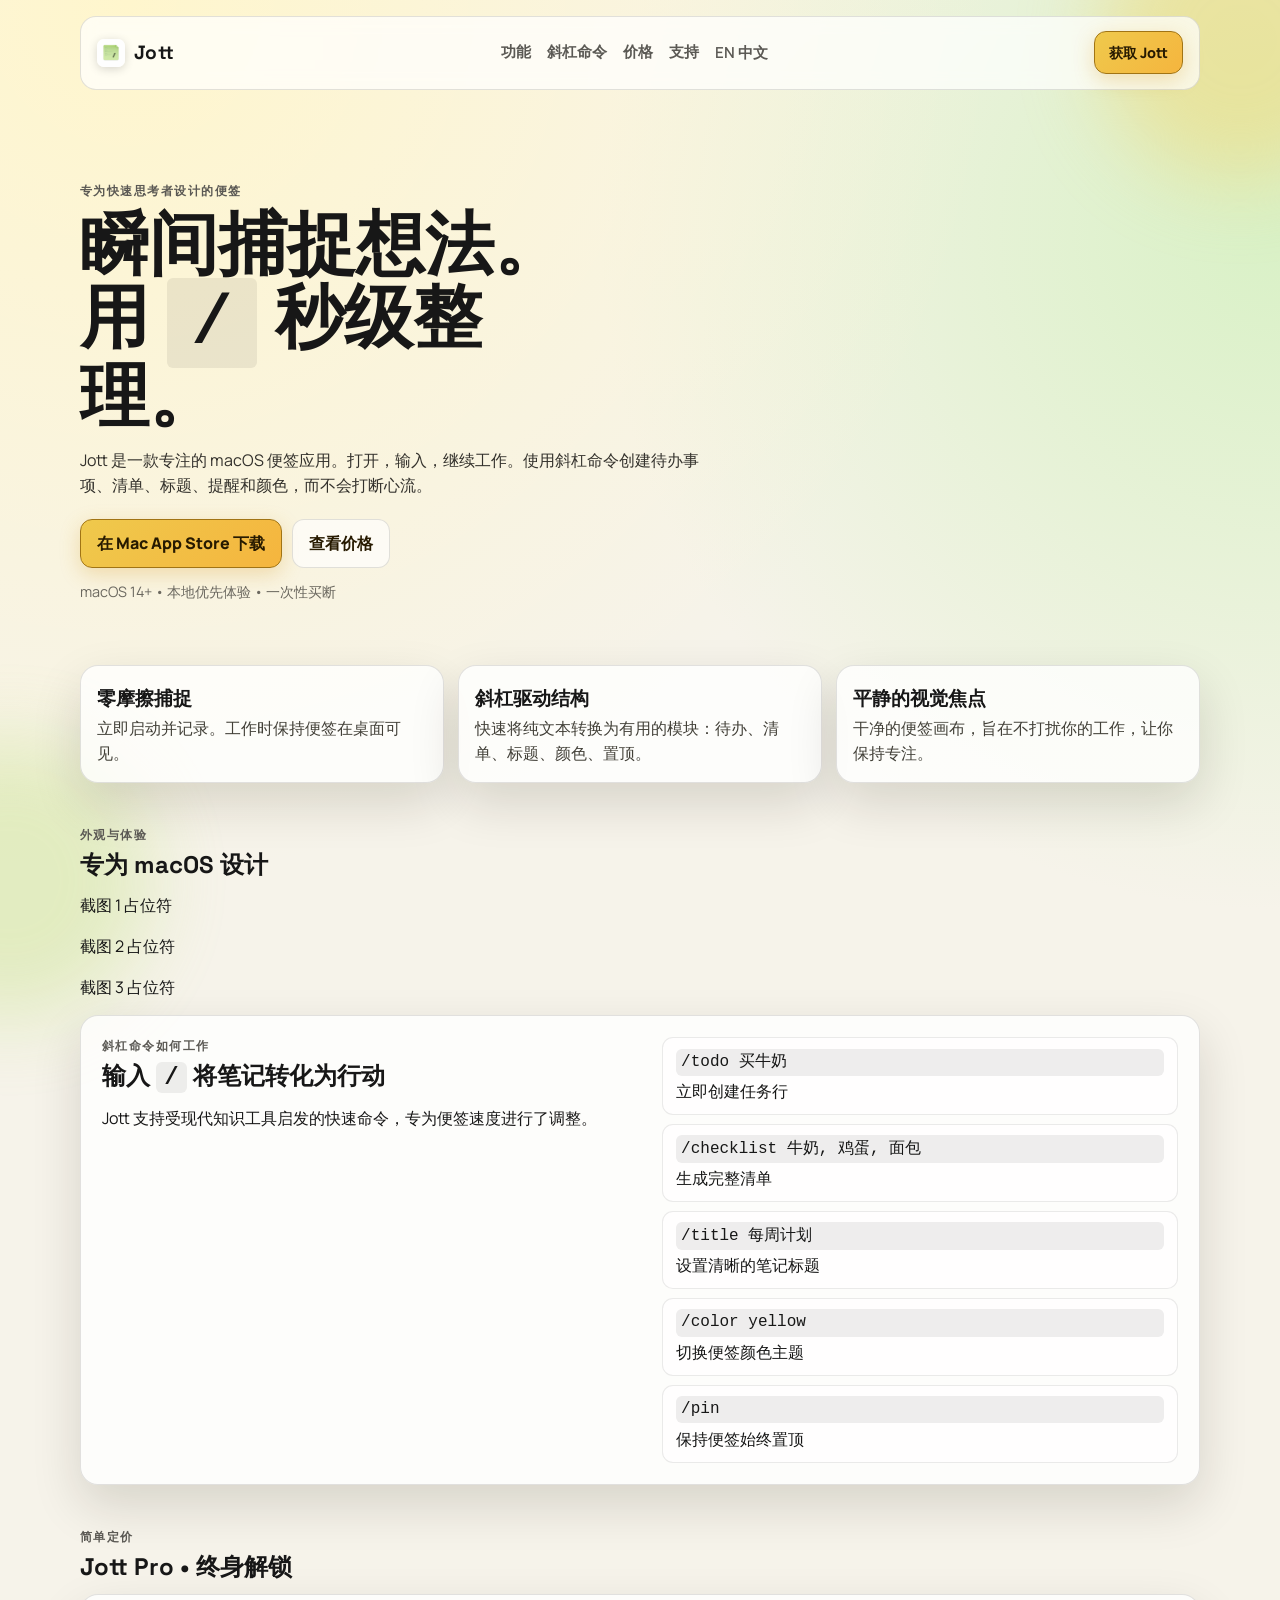
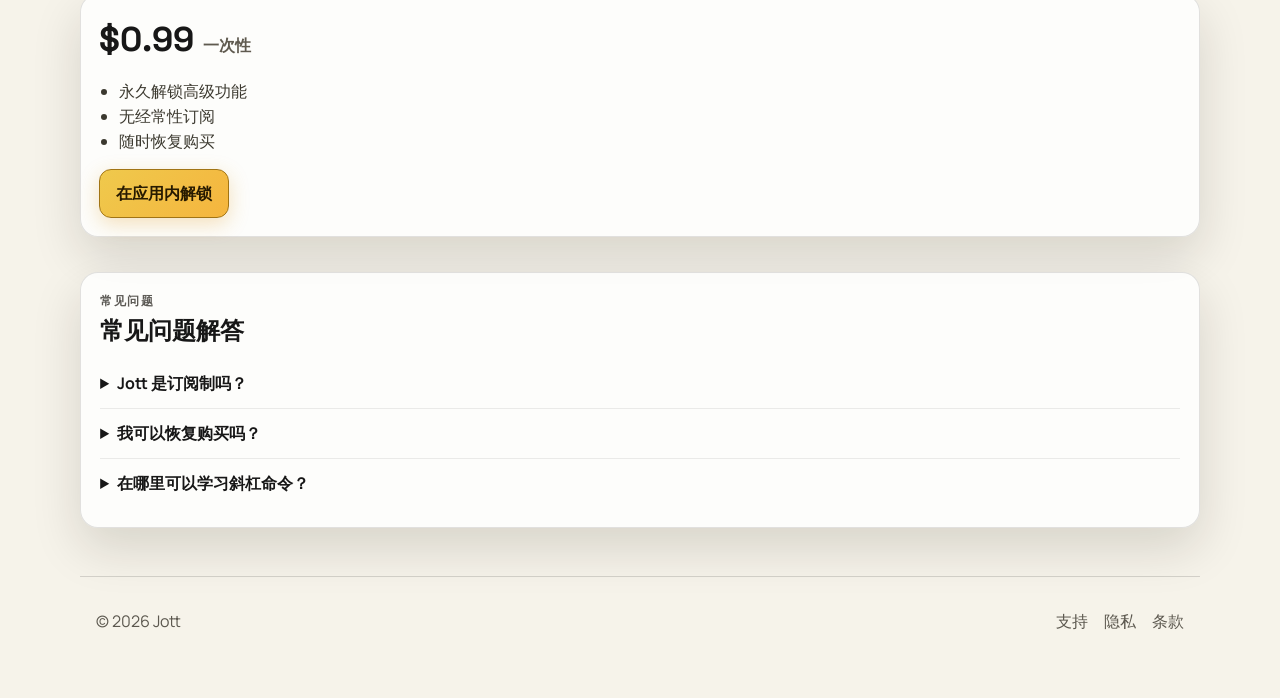
==== website/index-zh.html @ 597314b0 "added Gumroad" ====
<!doctype html>
<html lang="zh-CN">

<head>
  <meta charset="UTF-8" />
  <meta name="viewport" content="width=device-width, initial-scale=1.0" />
  <title>Jott - 快速思考者的便签工具</title>
  <meta name="description"
    content="Jott 帮助你在 macOS 上瞬间捕捉想法，拥有整洁的便签界面、斜杠命令和一次性买断制。" />
  <meta property="og:title" content="Jott - 快速思考者的便签工具" />
  <meta property="og:description"
    content="通过斜杠命令瞬间捕捉想法，快速便签，以及无干扰的桌面工作流。" />
  <meta property="og:type" content="website" />
  <meta property="og:url" content="https://jott.app/index-zh.html" />
  <meta property="og:image" content="https://jott.app/jott-logo.png" />
  <meta name="theme-color" content="#f5df77" />
  <link rel="icon" type="image/png" href="./jott-logo.png" />
  <link rel="preconnect" href="https://fonts.googleapis.com" />
  <link rel="preconnect" href="https://fonts.gstatic.com" crossorigin />
  <link
    href="https://fonts.googleapis.com/css2?family=Manrope:wght@400;500;600;700;800&family=Space+Grotesk:wght@500;700&display=swap"
    rel="stylesheet" />
  <link rel="stylesheet" href="./styles.css" />
</head>

<body>
  <div class="bg-orb bg-orb-a" aria-hidden="true"></div>
  <div class="bg-orb bg-orb-b" aria-hidden="true"></div>

  <header class="site-header">
    <a class="brand" href="./index-zh.html" aria-label="Jott 首页">
      <img class="brand-logo" src="./jott-logo.png" alt="Jott logo" />
      <span>Jott</span>
    </a>
    <nav class="nav">
      <a href="#features">功能</a>
      <a href="#slash">斜杠命令</a>
      <a href="#pricing">价格</a>
      <a href="./support-zh.html">支持</a>
      <div class="lang-switch">
        <a href="./index.html">EN</a>
        <a href="./index-zh.html" class="active">中文</a>
      </div>
    </nav>
    <a class="btn btn-small" href="#download">获取 Jott</a>
  </header>

  <main>
    <section class="hero reveal">
      <p class="eyebrow">专为快速思考者设计的便签</p>
      <h1>瞬间捕捉想法。<br />用 <code>/</code> 秒级整理。</h1>
      <p class="hero-copy">
        Jott 是一款专注的 macOS 便签应用。打开，输入，继续工作。使用斜杠命令创建待办事项、清单、标题、提醒和颜色，而不会打断心流。
      </p>
      <div class="hero-actions" id="download">
        <a class="btn" href="#" aria-label="Download on Mac App Store">在 Mac App Store 下载</a>
        <a class="btn btn-ghost" href="#pricing">查看价格</a>
      </div>
      <p class="micro">macOS 14+ • 本地优先体验 • 一次性买断</p>
    </section>

    <section class="grid-three reveal" id="features">
      <article class="feature-card">
        <h3>零摩擦捕捉</h3>
        <p>立即启动并记录。工作时保持便签在桌面可见。</p>
      </article>
      <article class="feature-card">
        <h3>斜杠驱动结构</h3>
        <p>快速将纯文本转换为有用的模块：待办、清单、标题、颜色、置顶。</p>
      </article>
      <article class="feature-card">
        <h3>平静的视觉焦点</h3>
        <p>干净的便签画布，旨在不打扰你的工作，让你保持专注。</p>
      </article>
    </section>

    <section class="screenshots reveal" id="screenshots">
      <p class="eyebrow">外观与体验</p>
      <h2>专为 macOS 设计</h2>
      <div class="screenshots-grid">
        <div class="screenshot-item">
          <p>截图 1 占位符</p>
          <!-- <img src="./screenshot1.png" alt="Jott 主窗口" class="screenshot-img" /> -->
        </div>
        <div class="screenshot-item">
          <p>截图 2 占位符</p>
          <!-- <img src="./screenshot2.png" alt="斜杠命令菜单" class="screenshot-img" /> -->
        </div>
        <div class="screenshot-item">
          <p>截图 3 占位符</p>
          <!-- <img src="./screenshot3.png" alt="深色模式" class="screenshot-img" /> -->
        </div>
      </div>
    </section>

    <section class="slash reveal" id="slash">
      <div>
        <p class="eyebrow">斜杠命令如何工作</p>
        <h2>输入 <code>/</code> 将笔记转化为行动</h2>
        <p>
          Jott 支持受现代知识工具启发的快速命令，专为便签速度进行了调整。
        </p>
      </div>
      <div class="command-list" role="list" aria-label="斜杠命令示例">
        <p role="listitem"><code>/todo 买牛奶</code><span>立即创建任务行</span></p>
        <p role="listitem"><code>/checklist 牛奶, 鸡蛋, 面包</code><span>生成完整清单</span></p>
        <p role="listitem"><code>/title 每周计划</code><span>设置清晰的笔记标题</span></p>
        <p role="listitem"><code>/color yellow</code><span>切换便签颜色主题</span></p>
        <p role="listitem"><code>/pin</code><span>保持便签始终置顶</span></p>
      </div>
    </section>

    <section class="pricing reveal" id="pricing">
      <p class="eyebrow">简单定价</p>
      <h2>Jott Pro • 终身解锁</h2>
      <div class="price-box">
        <p class="price">$0.99 <span>一次性</span></p>
        <ul>
          <li>永久解锁高级功能</li>
          <li>无经常性订阅</li>
          <li>随时恢复购买</li>
        </ul>
        <a class="btn" href="#download">在应用内解锁</a>
      </div>
    </section>

    <section class="faq reveal">
      <p class="eyebrow">常见问题</p>
      <h2>常见问题解答</h2>
      <details>
        <summary>Jott 是订阅制吗？</summary>
        <p>不是。Jott Pro 是一次性终身购买。</p>
      </details>
      <details>
        <summary>我可以恢复购买吗？</summary>
        <p>可以。使用应用内的“恢复购买”操作来同步你的权益。</p>
      </details>
      <details>
        <summary>在哪里可以学习斜杠命令？</summary>
        <p>在应用内：帮助 → 斜杠命令指南，或者参考上面的示例。</p>
      </details>
    </section>
  </main>

  <footer class="site-footer">
    <p>© <span id="year"></span> Jott</p>
    <div>
      <a href="./support-zh.html">支持</a>
      <a href="./privacy-zh.html">隐私</a>
      <a href="./terms-zh.html">条款</a>
    </div>
  </footer>

  <script src="./script.js"></script>
</body>

</html>
---- website/styles.css ----
:root {
  --bg: #f6f3ea;
  --ink: #171717;
  --muted: #5b5954;
  --card: rgba(255, 255, 255, 0.78);
  --line: rgba(23, 23, 23, 0.12);
  --accent: #efc94c;
  --accent-strong: #d6971e;
  --accent-2: #b8dd6a;
  --shadow: 0 20px 50px rgba(27, 21, 4, 0.14);
}

* {
  box-sizing: border-box;
}

html,
body {
  margin: 0;
  padding: 0;
}

body {
  min-height: 100vh;
  color: var(--ink);
  background: radial-gradient(circle at 10% 0%, #fff6cd 0%, transparent 34%),
    radial-gradient(circle at 100% 10%, #d9f1c6 0%, transparent 28%), var(--bg);
  font-family: "Manrope", "Avenir Next", "Helvetica Neue", sans-serif;
  line-height: 1.55;
}

a {
  color: inherit;
  text-decoration: none;
}

main {
  width: min(1120px, calc(100vw - 2rem));
  margin: 0 auto;
}

.bg-orb {
  position: fixed;
  width: 280px;
  height: 280px;
  border-radius: 50%;
  z-index: -1;
  filter: blur(40px);
}

.bg-orb-a {
  background: #f0d66f;
  top: -100px;
  right: -100px;
  opacity: 0.5;
}

.bg-orb-b {
  background: #b8dd6a;
  left: -130px;
  bottom: -120px;
  opacity: 0.32;
}

.site-header {
  width: min(1120px, calc(100vw - 2rem));
  margin: 1rem auto;
  padding: 0.9rem 1rem;
  border: 1px solid var(--line);
  border-radius: 16px;
  background: rgba(255, 255, 255, 0.72);
  backdrop-filter: blur(8px);
  display: flex;
  align-items: center;
  justify-content: space-between;
  gap: 1rem;
  position: sticky;
  top: 10px;
  z-index: 20;
}

.brand {
  display: inline-flex;
  align-items: center;
  gap: 0.55rem;
  font-family: "Space Grotesk", "Manrope", sans-serif;
  font-size: 1.2rem;
  letter-spacing: 0.02em;
  font-weight: 700;
}

.brand-logo {
  width: 28px;
  height: 28px;
  object-fit: contain;
  border-radius: 7px;
  box-shadow: 0 2px 10px rgba(0, 0, 0, 0.16);
}

.nav {
  display: flex;
  gap: 1rem;
}

.nav a {
  color: var(--muted);
  font-weight: 600;
  font-size: 0.95rem;
}

.nav a:hover {
  color: var(--ink);
}

.btn {
  display: inline-flex;
  align-items: center;
  justify-content: center;
  border: 1px solid #a17414;
  background: linear-gradient(135deg, var(--accent), #f5b53e);
  color: #271a00;
  padding: 0.7rem 1rem;
  border-radius: 12px;
  font-weight: 800;
  transition: transform 0.2s ease, box-shadow 0.2s ease;
  box-shadow: 0 6px 20px rgba(214, 151, 30, 0.28);
}

.btn:hover {
  transform: translateY(-2px);
}

.btn-small {
  font-size: 0.9rem;
  padding: 0.58rem 0.88rem;
}

.btn-ghost {
  border: 1px solid var(--line);
  background: rgba(255, 255, 255, 0.65);
  box-shadow: none;
}

.hero {
  padding: 4.8rem 0 3rem;
}

.eyebrow {
  margin: 0;
  color: var(--muted);
  text-transform: uppercase;
  letter-spacing: 0.12em;
  font-weight: 800;
  font-size: 0.76rem;
}

h1,
h2,
h3 {
  font-family: "Space Grotesk", "Manrope", sans-serif;
  line-height: 1.05;
  margin: 0.45rem 0 0.95rem;
}

h1 {
  font-size: clamp(2.1rem, 5.4vw, 4.4rem);
  max-width: 11ch;
}

.hero-copy {
  max-width: 62ch;
  color: #33312c;
  margin-bottom: 1.3rem;
}

.hero-actions {
  display: flex;
  gap: 0.65rem;
  flex-wrap: wrap;
}

.micro {
  color: #6b685f;
  font-size: 0.9rem;
  margin-top: 0.8rem;
}

.grid-three {
  display: grid;
  grid-template-columns: repeat(3, 1fr);
  gap: 0.85rem;
  margin-bottom: 2.7rem;
}

.feature-card,
.price-box,
.slash,
.faq,
.page-shell {
  border: 1px solid var(--line);
  background: var(--card);
  border-radius: 18px;
  box-shadow: var(--shadow);
}

.feature-card {
  padding: 1rem;
}

.feature-card h3 {
  font-size: 1.18rem;
  margin-bottom: 0.42rem;
}

.feature-card p {
  margin: 0;
  color: #424038;
}

.slash {
  margin: 1rem 0 2.7rem;
  padding: 1.3rem;
  display: grid;
  gap: 1.1rem;
  grid-template-columns: 1.05fr 1fr;
}

.command-list p {
  margin: 0;
  display: flex;
  flex-direction: column;
  gap: 0.2rem;
  padding: 0.65rem 0.8rem;
  border-radius: 11px;
  border: 1px solid rgba(23, 23, 23, 0.09);
  background: rgba(255, 255, 255, 0.65);
}

.command-list {
  display: grid;
  gap: 0.55rem;
}

code {
  font-family: ui-monospace, SFMono-Regular, Menlo, Monaco, Consolas, "Liberation Mono", "Courier New", monospace;
  background: rgba(23, 23, 23, 0.07);
  border-radius: 6px;
  padding: 0.08em 0.35em;
}

.pricing {
  margin: 1rem 0 2.2rem;
}

.price-box {
  padding: 1.1rem;
}

.price {
  margin: 0;
  font-family: "Space Grotesk", "Manrope", sans-serif;
  font-size: 2.15rem;
  font-weight: 700;
}

.price span {
  font-size: 1rem;
  color: #5f5a4f;
}

.price-box ul {
  margin: 0.8rem 0 1rem;
  padding-left: 1.25rem;
  color: #3b392f;
}

.faq {
  padding: 1.2rem;
  margin-bottom: 3rem;
}

details {
  border-top: 1px solid rgba(23, 23, 23, 0.08);
  padding: 0.76rem 0;
}

details:first-of-type {
  border-top: none;
}

summary {
  cursor: pointer;
  font-weight: 700;
}

details p {
  color: #4a483f;
  margin: 0.45rem 0 0;
}

.site-footer {
  width: min(1120px, calc(100vw - 2rem));
  margin: 0 auto 2rem;
  padding: 1rem;
  border-top: 1px solid rgba(23, 23, 23, 0.15);
  display: flex;
  gap: 1rem;
  align-items: center;
  justify-content: space-between;
  color: #5c584f;
}

.site-footer div {
  display: flex;
  gap: 1rem;
}

.page-shell {
  width: min(880px, calc(100vw - 2rem));
  margin: 4rem auto 3rem;
  padding: 2rem;
}

.page-shell h1 {
  font-size: clamp(1.8rem, 4vw, 3rem);
  max-width: none;
}

.page-shell p,
.page-shell li {
  color: #3f3d35;
}

.page-shell ul {
  padding-left: 1.2rem;
}

.reveal {
  opacity: 0;
  transform: translateY(24px);
  transition: opacity 0.55s ease, transform 0.55s ease;
}

.reveal.visible {
  opacity: 1;
  transform: translateY(0);
}

@media (max-width: 860px) {
  .nav {
    display: none;
  }

  .grid-three {
    grid-template-columns: 1fr;
  }

  .slash {
    grid-template-columns: 1fr;
  }

  .site-footer {
    flex-direction: column;
    align-items: flex-start;
  }
}

@media (max-width: 640px) {
  .site-header {
    position: static;
  }

  .hero {
    padding-top: 2.4rem;
  }

  .page-shell {
    padding: 1.3rem;
    margin-top: 2rem;
  }
}
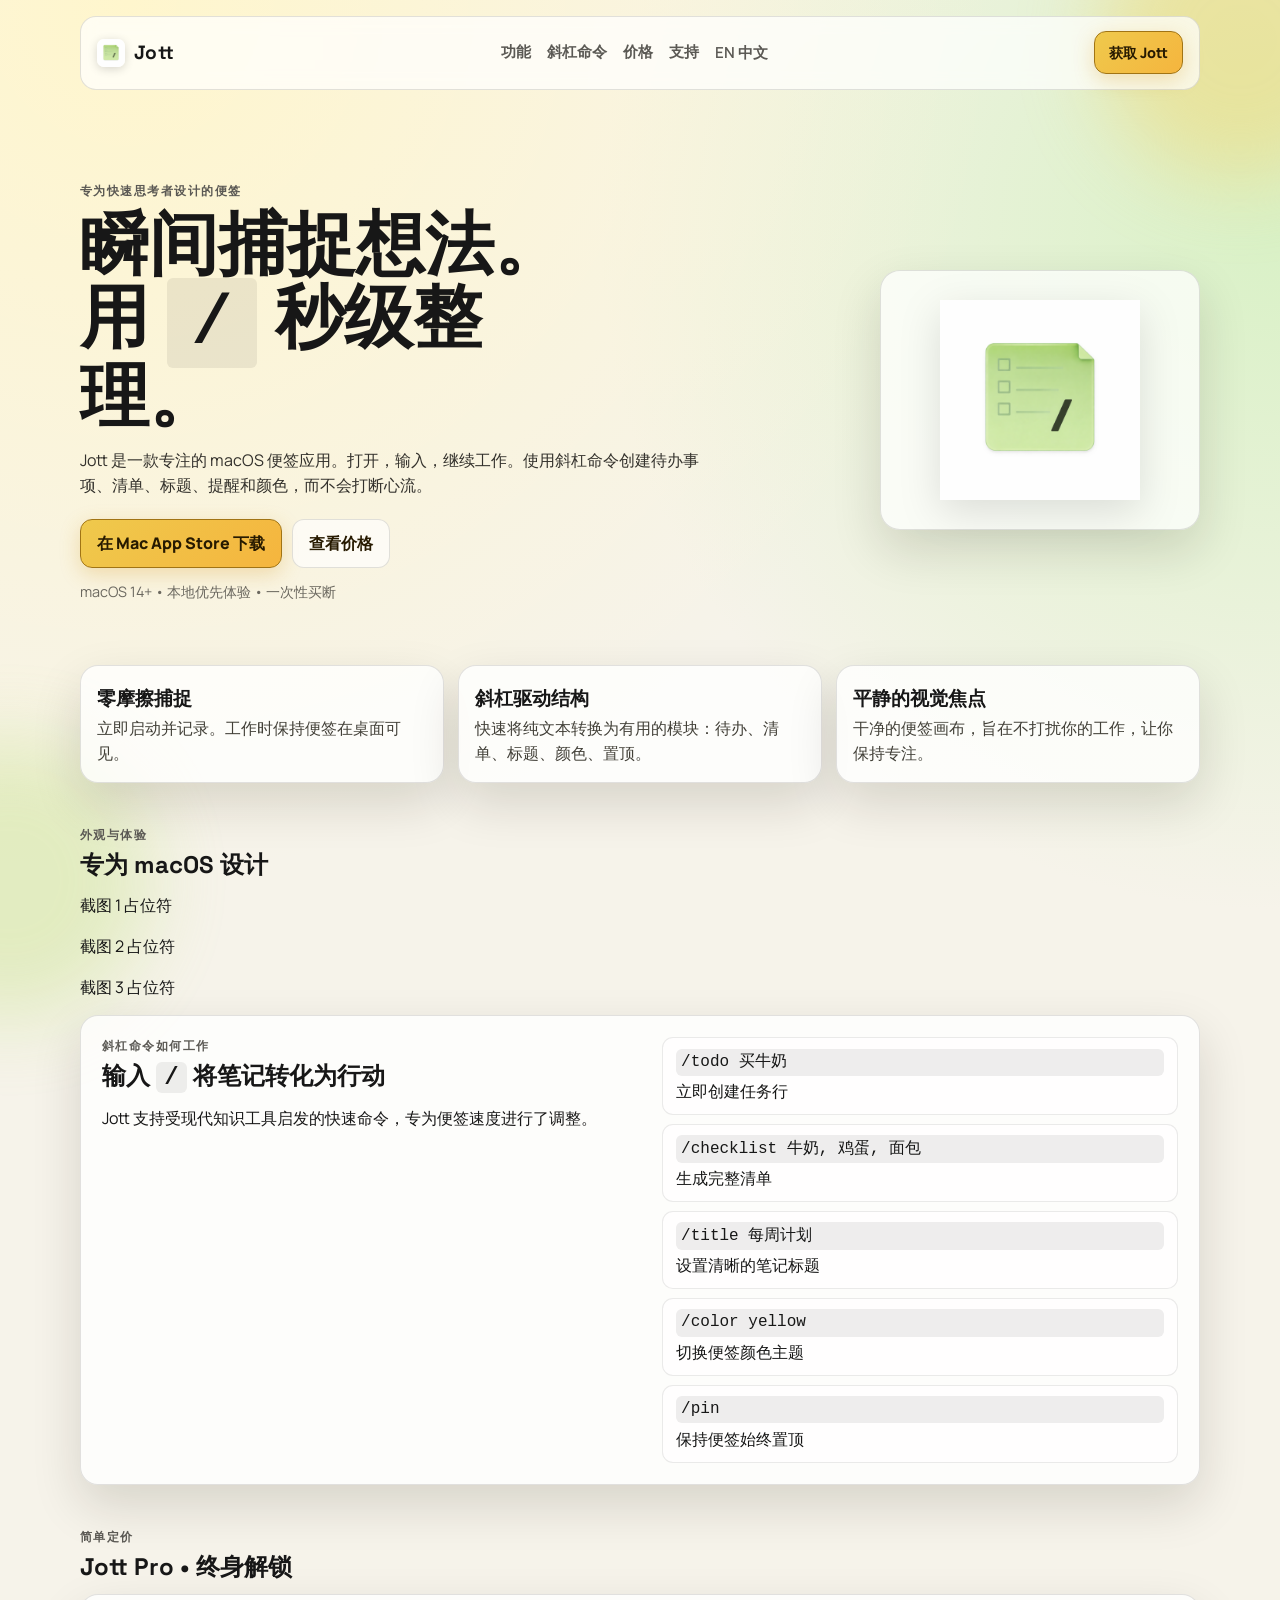
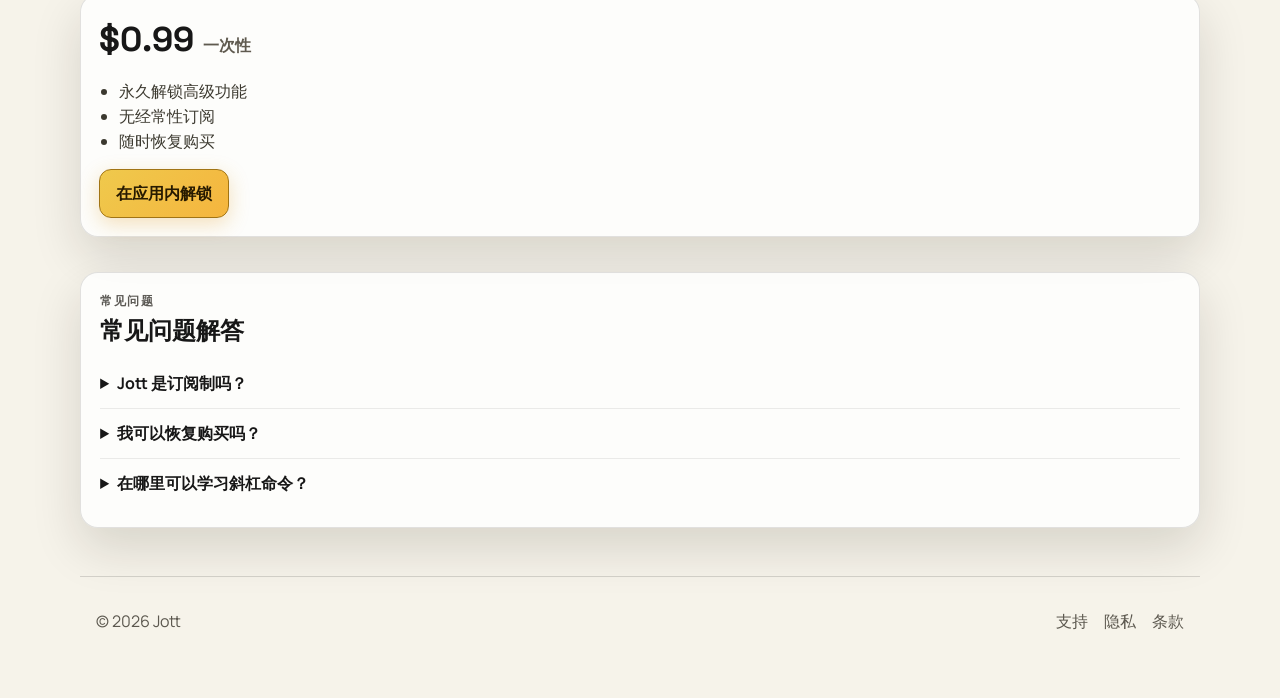
==== commit ff7fffc9: "added logo" ====
--- a/website/index-zh.html
+++ b/website/index-zh.html
@@ -47,16 +47,23 @@
 
   <main>
     <section class="hero reveal">
-      <p class="eyebrow">专为快速思考者设计的便签</p>
-      <h1>瞬间捕捉想法。<br />用 <code>/</code> 秒级整理。</h1>
-      <p class="hero-copy">
-        Jott 是一款专注的 macOS 便签应用。打开，输入，继续工作。使用斜杠命令创建待办事项、清单、标题、提醒和颜色，而不会打断心流。
-      </p>
-      <div class="hero-actions" id="download">
-        <a class="btn" href="#" aria-label="Download on Mac App Store">在 Mac App Store 下载</a>
-        <a class="btn btn-ghost" href="#pricing">查看价格</a>
+      <div class="hero-layout">
+        <div>
+          <p class="eyebrow">专为快速思考者设计的便签</p>
+          <h1>瞬间捕捉想法。<br />用 <code>/</code> 秒级整理。</h1>
+          <p class="hero-copy">
+            Jott 是一款专注的 macOS 便签应用。打开，输入，继续工作。使用斜杠命令创建待办事项、清单、标题、提醒和颜色，而不会打断心流。
+          </p>
+          <div class="hero-actions" id="download">
+            <a class="btn" href="#" aria-label="Download on Mac App Store">在 Mac App Store 下载</a>
+            <a class="btn btn-ghost" href="#pricing">查看价格</a>
+          </div>
+          <p class="micro">macOS 14+ • 本地优先体验 • 一次性买断</p>
+        </div>
+        <aside class="hero-logo-panel" aria-label="Jott 品牌 Logo 展示">
+          <img class="hero-logo" src="./jott-logo.png" alt="Jott logo" />
+        </aside>
       </div>
-      <p class="micro">macOS 14+ • 本地优先体验 • 一次性买断</p>
     </section>
 
     <section class="grid-three reveal" id="features">
--- a/website/styles.css
+++ b/website/styles.css
@@ -145,6 +145,32 @@
   padding: 4.8rem 0 3rem;
 }
 
+.hero-layout {
+  display: grid;
+  grid-template-columns: minmax(0, 1fr) 320px;
+  gap: 1.2rem;
+  align-items: center;
+}
+
+.hero-logo-panel {
+  border: 1px solid var(--line);
+  background: rgba(255, 255, 255, 0.72);
+  border-radius: 20px;
+  min-height: 260px;
+  display: flex;
+  align-items: center;
+  justify-content: center;
+  box-shadow: var(--shadow);
+  padding: 1rem;
+}
+
+.hero-logo {
+  width: min(230px, 70%);
+  height: auto;
+  object-fit: contain;
+  filter: drop-shadow(0 12px 20px rgba(0, 0, 0, 0.12));
+}
+
 .eyebrow {
   margin: 0;
   color: var(--muted);
@@ -351,6 +377,14 @@
     display: none;
   }
 
+  .hero-layout {
+    grid-template-columns: 1fr;
+  }
+
+  .hero-logo-panel {
+    min-height: 200px;
+  }
+
   .grid-three {
     grid-template-columns: 1fr;
   }
